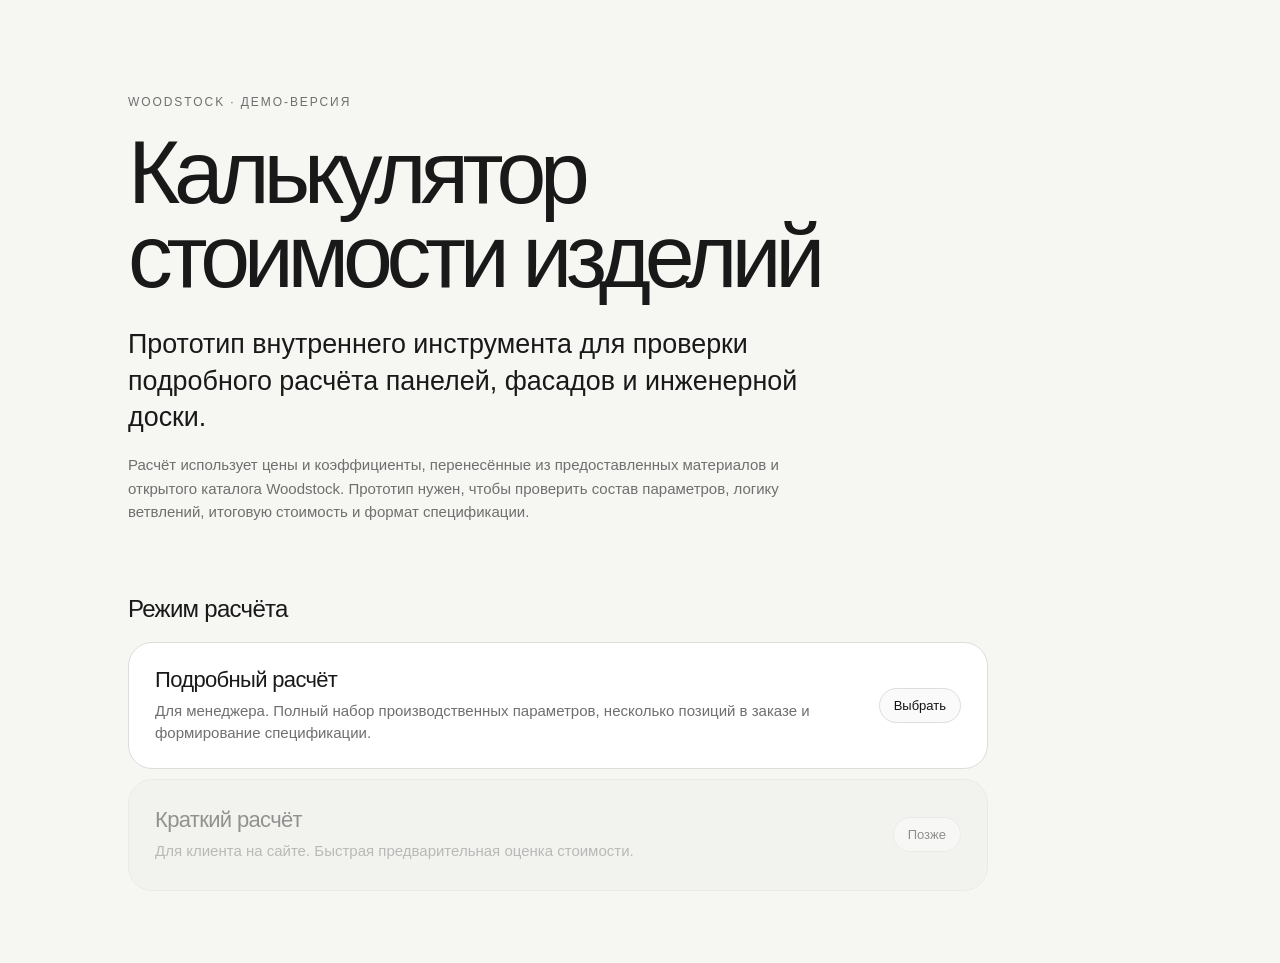
==== index.html @ cfa59ae8 "Initial prototype" ====
<!DOCTYPE html>
<html lang="ru">
<head>
  <meta charset="UTF-8" />
  <meta name="viewport" content="width=device-width, initial-scale=1.0" />
  <title>Woodstock — прототип калькулятора</title>
  <link rel="stylesheet" href="css/main.css" />
</head>
<body>
  <main class="start-page">
    <section class="start-hero">
      <p class="kicker">WOODSTOCK · Демо-версия</p>

      <h1>Калькулятор стоимости изделий</h1>

      <p class="lead">
        Прототип внутреннего инструмента для проверки подробного расчёта
        панелей, фасадов и инженерной доски.
      </p>

      <p class="note">
        Расчёт использует цены и коэффициенты, перенесённые из предоставленных материалов и открытого каталога Woodstock. Прототип нужен,
        чтобы проверить состав параметров, логику ветвлений, итоговую стоимость и формат
        спецификации.
      </p>
    </section>

    <section class="mode-section" aria-labelledby="modeTitle">
      <h2 id="modeTitle">Режим расчёта</h2>

      <div class="mode-list">
        <a class="mode-card mode-card--active" href="pages/product-type.html">
          <span class="mode-card__body">
            <span class="mode-card__title">Подробный расчёт</span>
            <span class="mode-card__text">
              Для менеджера. Полный набор производственных параметров,
              несколько позиций в заказе и формирование спецификации.
            </span>
          </span>

          <span class="mode-card__action">Выбрать</span>
        </a>

        <div class="mode-card mode-card--disabled">
          <span class="mode-card__body">
            <span class="mode-card__title">Краткий расчёт</span>
            <span class="mode-card__text">
              Для клиента на сайте. Быстрая предварительная оценка стоимости.
            </span>
          </span>

          <span class="mode-card__action">Позже</span>
        </div>
      </div>
    </section>
  </main>

  <script src="js/app.js"></script>
</body>
</html>
---- css/main.css ----
* {
  box-sizing: border-box;
}

:root {
  --bg: #f6f6f3;
  --white: #ffffff;
  --black: #111111;
  --text: #191919;
  --muted: #6f6f6f;
  --line: #dddddd;
  --line-dark: #bdbdbd;
  --soft: #efefec;
  --warning-bg: #f7f1e8;
  --warning-line: #ddc8a8;
  --ok-bg: #f1f6ef;
  --ok-line: #c9d8c0;
}

html {
  font-size: 16px;
}

body {
  margin: 0;
  font-family: Arial, Helvetica, sans-serif;
  color: var(--text);
  background: var(--bg);
}

a {
  color: inherit;
  text-decoration: none;
}

button,
input,
select,
textarea {
  font: inherit;
}

button {
  border: 0;
}

/* Base pages */

.start-page {
  min-height: 100vh;
  max-width: 1080px;
  margin: 0 auto;
  padding: 96px 28px 72px;
  display: grid;
  align-content: center;
  gap: 72px;
}

.start-hero {
  max-width: 820px;
}

.kicker {
  margin: 0 0 22px;
  font-size: 12px;
  line-height: 1;
  letter-spacing: 0.16em;
  text-transform: uppercase;
  color: var(--muted);
}

h1,
h2,
p {
  margin-top: 0;
}

h1 {
  max-width: 840px;
  margin-bottom: 28px;
  font-size: clamp(54px, 7vw, 92px);
  line-height: 0.94;
  font-weight: 500;
  letter-spacing: -0.07em;
}

.lead {
  max-width: 720px;
  margin-bottom: 18px;
  font-size: clamp(22px, 2.1vw, 28px);
  line-height: 1.35;
  color: var(--text);
}

.note {
  max-width: 660px;
  margin-bottom: 0;
  font-size: 15px;
  line-height: 1.55;
  color: var(--muted);
}

/* Start screen */

.mode-section {
  max-width: 860px;
}

.mode-section h2 {
  margin-bottom: 18px;
  font-size: 24px;
  line-height: 1.2;
  font-weight: 500;
  letter-spacing: -0.03em;
}

.mode-list {
  display: grid;
  gap: 10px;
}

.mode-card {
  min-height: 112px;
  padding: 24px 26px;
  display: grid;
  grid-template-columns: 1fr auto;
  gap: 24px;
  align-items: center;
  background: var(--white);
  border: 1px solid var(--line);
  border-radius: 24px;
}

.mode-card--active {
  cursor: pointer;
  transition:
    transform 0.16s ease,
    border-color 0.16s ease,
    background-color 0.16s ease;
}

.mode-card--active:hover {
  transform: translateY(-1px);
  border-color: var(--black);
  background: #fbfbfb;
}

.mode-card--disabled {
  opacity: 0.45;
  background: var(--soft);
}

.mode-card__body {
  display: grid;
  gap: 8px;
}

.mode-card__title {
  font-size: 22px;
  line-height: 1.15;
  font-weight: 500;
  letter-spacing: -0.03em;
}

.mode-card__text {
  max-width: 680px;
  font-size: 15px;
  line-height: 1.45;
  color: var(--muted);
}

.mode-card__action {
  padding: 9px 14px;
  font-size: 13px;
  color: var(--black);
  border: 1px solid var(--line);
  border-radius: 999px;
  background: #fafafa;
  white-space: nowrap;
}

/* Product type screen */

.product-page {
  gap: 56px;
}

.product-section {
  margin-top: 0;
}

.product-list {
  display: grid;
  gap: 10px;
}

.product-card {
  min-height: 118px;
  padding: 24px 26px;
  display: grid;
  grid-template-columns: 48px 1fr auto;
  gap: 24px;
  align-items: center;
  background: var(--white);
  border: 1px solid var(--line);
  border-radius: 24px;
  cursor: pointer;
  transition:
    transform 0.16s ease,
    border-color 0.16s ease,
    background-color 0.16s ease;
}

.product-card:hover {
  transform: translateY(-1px);
  border-color: var(--black);
  background: #fbfbfb;
}

.product-card__number {
  font-size: 13px;
  color: var(--muted);
  letter-spacing: 0.08em;
}

.product-card__body {
  display: grid;
  gap: 8px;
}

.product-card__title {
  font-size: 22px;
  line-height: 1.15;
  font-weight: 500;
  letter-spacing: -0.03em;
}

.product-card__text {
  max-width: 680px;
  font-size: 15px;
  line-height: 1.45;
  color: var(--muted);
}

.product-card__action {
  padding: 9px 14px;
  font-size: 13px;
  color: var(--black);
  border: 1px solid var(--line);
  border-radius: 999px;
  background: #fafafa;
  white-space: nowrap;
}

.page-nav {
  max-width: 860px;
  padding-top: 18px;
  border-top: 1px solid var(--line);
}

.page-nav a {
  font-size: 14px;
  color: var(--muted);
  border-bottom: 1px solid currentColor;
}

.page-nav a:hover {
  color: var(--black);
}

/* Calculation screen */

.calc-page {
  max-width: 1280px;
  padding-top: 72px;
  gap: 48px;
  align-content: start;
}

.calc-head {
  display: flex;
  justify-content: space-between;
  align-items: flex-start;
  gap: 32px;
}

.calc-head h1 {
  max-width: 780px;
  margin-bottom: 24px;
}

.back-link {
  flex: 0 0 auto;
  margin-top: 8px;
  font-size: 14px;
  color: var(--muted);
  border-bottom: 1px solid currentColor;
}

.back-link:hover {
  color: var(--black);
}

.calc-layout {
  display: grid;
  grid-template-columns: minmax(0, 1fr) 390px;
  gap: 28px;
  align-items: start;
}

.calc-form {
  display: grid;
  gap: 14px;
}

.form-block {
  min-width: 0;
  padding: 26px;
  background: var(--white);
  border: 1px solid var(--line);
  border-radius: 24px;
}

.form-block h2 {
  margin-bottom: 22px;
  font-size: 22px;
  line-height: 1.2;
  font-weight: 500;
  letter-spacing: -0.03em;
}

.field {
  min-width: 0;
  margin-bottom: 20px;
  display: grid;
  gap: 8px;
}

.field:last-child {
  margin-bottom: 0;
}

.field__label {
  display: block;
  font-size: 14px;
  line-height: 1.25;
  color: var(--text);
}

.field__note {
  max-width: 680px;
  font-size: 13px;
  line-height: 1.45;
  color: var(--muted);
}

input,
select,
textarea {
  width: 100%;
  min-width: 0;
  max-width: 100%;
  min-height: 48px;
  padding: 12px 14px;
  font-family: Arial, Helvetica, sans-serif;
  font-size: 15px;
  color: var(--text);
  background: #fbfbfb;
  border: 1px solid var(--line);
  border-radius: 14px;
  outline: none;
}

textarea {
  resize: vertical;
  line-height: 1.45;
}

input:focus,
select:focus,
textarea:focus {
  border-color: var(--black);
  background: var(--white);
}

input:disabled,
select:disabled {
  color: var(--muted);
  background: var(--soft);
  cursor: not-allowed;
}

/* Generic form grids */

.field-grid {
  display: grid;
  grid-template-columns: repeat(3, minmax(0, 1fr));
  gap: 14px;
  align-items: start;
}

.field-grid > .field {
  min-width: 0;
}

/* Old single-size grid support */

.field-grid--size {
  grid-template-columns:
    minmax(0, 1fr)
    minmax(0, 1fr)
    minmax(140px, 180px);
}

.field-grid--size .field:last-child {
  max-width: 180px;
}

/* Multi-size rows */

.standard-size-list {
  margin: 0 0 28px;
  padding: 18px;
  background: var(--soft);
  border: 1px solid var(--line);
  border-radius: 18px;
}

.standard-size-list .field__label {
  display: block;
  margin-bottom: 10px;
  font-size: 16px;
  line-height: 1.25;
  font-weight: 500;
  color: var(--text);
}

.standard-size-list .field__note {
  margin: 0;
  max-width: 820px;
  font-size: 14px;
  line-height: 1.5;
  color: var(--muted);
}

.standard-size-values {
  margin-top: 14px;
  display: grid;
  grid-template-columns: repeat(3, minmax(0, 1fr));
  gap: 8px;
}

.standard-size-values span {
  padding: 9px 10px;
  display: block;
  min-width: 0;
  font-size: 13px;
  line-height: 1.25;
  font-weight: 400;
  color: var(--text);
  background: var(--white);
  border: 1px solid var(--line);
  border-radius: 12px;
  text-align: left;
  white-space: nowrap;
}

.standard-size-values span:not(:last-child)::after {
  display: none;
}

.size-rows-head {
  margin: 0 0 16px;
  display: grid;
  gap: 5px;
}

.size-rows-head span {
  font-size: 16px;
  line-height: 1.25;
  font-weight: 500;
  color: var(--text);
}

.size-rows-head small {
  font-size: 13px;
  line-height: 1.45;
  color: var(--muted);
}

.size-rows {
  display: grid;
  gap: 12px;
}

.size-row {
  padding: 16px;
  background: #fbfbfb;
  border: 1px solid var(--line);
  border-radius: 18px;
}

.field-grid--size-row {
  display: grid;
  grid-template-columns:
    minmax(0, 1fr)
    minmax(0, 1fr)
    minmax(130px, 170px)
    92px;
  gap: 12px;
  align-items: start;
}

.field-grid--size-row .field {
  margin-bottom: 0;
}

.size-row__actions {
  min-width: 0;
  padding-top: 26px;
  display: flex;
  align-items: flex-start;
}

.size-row__remove {
  width: 100%;
  min-height: 48px;
  padding: 10px 12px;
  font-size: 13px;
  line-height: 1.2;
  color: var(--muted);
  background: var(--white);
  border: 1px solid var(--line);
  border-radius: 12px;
  cursor: pointer;
}

.size-row__remove:hover {
  color: var(--text);
  border-color: var(--black);
}

.size-row__remove:disabled {
  opacity: 0.45;
  cursor: default;
  color: var(--muted);
  background: var(--soft);
  border-color: var(--line);
}

.add-size-row-button {
  width: fit-content;
  min-height: 44px;
  margin-top: 16px;
  padding: 10px 16px;
  font-size: 14px;
  line-height: 1.2;
  border-radius: 12px;
}

.size-note {
  margin: 12px 0 0;
  max-width: 760px;
}

/* Conditional blocks */

.conditional-block {
  display: grid;
  gap: 20px;
}

.is-hidden {
  display: none !important;
}

.field-warning {
  margin: 4px 0 0;
  padding: 12px 14px;
  font-size: 13px;
  line-height: 1.45;
  color: var(--black);
  background: #f1f1ee;
  border: 1px solid var(--line-dark);
  border-radius: 14px;
}

/* Status */

.field-status {
  margin-top: 12px;
  padding: 13px 14px;
  font-size: 14px;
  line-height: 1.45;
  border-radius: 14px;
  border: 1px solid var(--line);
}

.field-status--ok {
  color: var(--text);
  background: var(--ok-bg);
  border-color: var(--ok-line);
}

.field-status--warning {
  color: var(--text);
  background: var(--warning-bg);
  border-color: var(--warning-line);
}

/* Specification panel */

.spec-panel {
  position: sticky;
  top: 24px;
}

.spec-panel__inner {
  padding: 26px;
  background: var(--white);
  color: var(--text);
  border: 1px solid var(--line);
  border-radius: 28px;
}

.spec-panel .kicker {
  color: var(--muted);
}

.spec-title {
  margin: 0 0 24px;
  font-size: 28px;
  line-height: 1.1;
  font-weight: 500;
  letter-spacing: -0.04em;
}

.empty-spec {
  min-height: 180px;
  padding: 22px;
  display: grid;
  place-items: center;
  text-align: center;
  font-size: 15px;
  line-height: 1.45;
  color: var(--muted);
  background: var(--soft);
  border: 1px solid var(--line);
  border-radius: 18px;
}

.spec-content {
  display: block;
}

.spec-list {
  margin: 0;
  display: grid;
  gap: 0;
}

.spec-list div {
  padding: 13px 0;
  display: grid;
  grid-template-columns: 1fr 1.2fr;
  gap: 16px;
  border-bottom: 1px solid var(--line);
}

.spec-list dt {
  font-size: 13px;
  color: var(--muted);
}

.spec-list dd {
  margin: 0;
  font-size: 13px;
  line-height: 1.4;
  color: var(--text);
  text-align: right;
}

.formula-box {
  margin-top: 22px;
  padding: 16px;
  background: var(--soft);
  border: 1px solid var(--line);
  border-radius: 18px;
}

.formula-box span {
  display: block;
  margin-bottom: 6px;
  font-size: 12px;
  color: var(--muted);
  text-transform: uppercase;
  letter-spacing: 0.12em;
}

.formula-box p {
  margin: 0;
  font-size: 13px;
  line-height: 1.45;
  color: var(--text);
}

.total-box {
  margin-top: 18px;
  padding-top: 22px;
  border-top: 1px solid var(--line);
  display: grid;
  gap: 6px;
}

.total-box span {
  font-size: 13px;
  color: var(--muted);
}

.total-box strong {
  font-size: 34px;
  line-height: 1;
  font-weight: 500;
  letter-spacing: -0.05em;
}

.total-box small {
  font-size: 12px;
  line-height: 1.4;
  color: var(--muted);
}

.spec-note {
  margin: 18px 0 0;
  font-size: 12px;
  line-height: 1.45;
  color: var(--muted);
}

/* Price breakdown */

.breakdown-list {
  margin-top: 18px;
  display: grid;
  gap: 8px;
}

.breakdown-row {
  padding: 10px 0;
  display: flex;
  justify-content: space-between;
  gap: 16px;
  font-size: 13px;
  border-bottom: 1px solid var(--line);
}

.breakdown-row span {
  color: var(--muted);
}

.breakdown-row strong {
  font-weight: 500;
  color: var(--text);
}

/* Buttons */

.next-step-button {
  width: 100%;
  min-height: 48px;
  margin-top: 22px;
  padding: 13px 16px;
  font-size: 14px;
  color: var(--white);
  background: var(--black);
  border: 1px solid var(--black);
  border-radius: 14px;
  cursor: pointer;
}

.next-step-button:hover {
  background: #333333;
}

.next-step-button:disabled {
  cursor: default;
  opacity: 0.6;
}

.next-step-link {
  display: block;
  width: 100%;
  margin-top: 10px;
  padding: 13px 16px;
  text-align: center;
  font-size: 14px;
  color: var(--text);
  background: var(--white);
  border: 1px solid var(--line);
  border-radius: 14px;
}

.next-step-link:hover {
  border-color: var(--black);
}

.table-actions button,
.secondary-button {
  min-height: 34px;
  padding: 8px 10px;
  font-size: 12px;
  color: var(--text);
  background: var(--white);
  border: 1px solid var(--line);
  border-radius: 10px;
  cursor: pointer;
}

.table-actions button:hover,
.secondary-button:hover {
  border-color: var(--black);
}

.secondary-button:disabled {
  opacity: 0.45;
  cursor: default;
}

/* Summary / order check page */

.summary-layout {
  width: 100%;
  display: grid;
  grid-template-columns: minmax(0, 1fr) 360px;
  gap: 28px;
  align-items: start;
}

.summary-main {
  min-width: 0;
  display: grid;
  gap: 14px;
}

.summary-card {
  min-width: 0;
  padding: 26px;
  background: var(--white);
  border: 1px solid var(--line);
  border-radius: 24px;
  overflow: hidden;
}

.summary-card__head {
  margin-bottom: 22px;
  display: flex;
  justify-content: space-between;
  gap: 24px;
  align-items: flex-start;
}

.summary-card__head h2 {
  margin-bottom: 0;
  font-size: 28px;
  line-height: 1.1;
  font-weight: 500;
  letter-spacing: -0.04em;
}

.summary-status {
  flex: 0 0 auto;
  padding: 8px 12px;
  font-size: 13px;
  color: var(--text);
  background: var(--soft);
  border: 1px solid var(--line);
  border-radius: 999px;
  white-space: nowrap;
}

.summary-meta {
  margin: 0;
  display: grid;
  grid-template-columns: repeat(4, minmax(0, 1fr));
  border-top: 1px solid var(--line);
}

.summary-meta div {
  min-width: 0;
  padding: 18px 18px 0 0;
  display: grid;
  gap: 6px;
}

.summary-meta dt {
  font-size: 13px;
  color: var(--muted);
}

.summary-meta dd {
  min-width: 0;
  margin: 0;
  font-size: 18px;
  line-height: 1.2;
  color: var(--text);
  letter-spacing: -0.03em;
  word-break: break-word;
}

.empty-summary {
  min-height: 220px;
  padding: 32px;
  display: grid;
  place-items: center;
  gap: 18px;
  text-align: center;
  background: var(--soft);
  border: 1px solid var(--line);
  border-radius: 18px;
}

.empty-summary[hidden],
.summary-table-wrap[hidden] {
  display: none !important;
}

.empty-summary p {
  margin: 0;
  color: var(--muted);
}

.next-step-button--inline {
  width: auto;
  min-width: 180px;
  display: inline-grid;
  place-items: center;
  text-align: center;
}

.summary-table-wrap {
  width: 100%;
  max-width: 100%;
  overflow-x: auto;
  overflow-y: hidden;
  border: 1px solid var(--line);
  border-radius: 18px;
}

.summary-table {
  width: 100%;
  min-width: 980px;
  border-collapse: collapse;
  background: var(--white);
}

.summary-table th,
.summary-table td {
  padding: 14px 12px;
  vertical-align: top;
  text-align: left;
  font-size: 13px;
  line-height: 1.45;
  border-bottom: 1px solid var(--line);
}

.summary-table th {
  color: var(--muted);
  font-weight: 400;
  background: #fbfbfb;
}

.summary-table th:nth-child(1),
.summary-table td:nth-child(1) {
  width: 44px;
}

.summary-table th:nth-child(2),
.summary-table td:nth-child(2) {
  width: 130px;
}

.summary-table th:nth-child(7),
.summary-table td:nth-child(7) {
  width: 120px;
}

.summary-table th:nth-child(8),
.summary-table td:nth-child(8) {
  width: 116px;
}

.summary-table td strong {
  display: block;
  font-weight: 500;
  color: var(--text);
}

.summary-table td small {
  display: block;
  margin-top: 4px;
  font-size: 12px;
  line-height: 1.35;
  color: var(--muted);
}

.table-actions {
  display: grid;
  gap: 6px;
}

.is-disabled {
  pointer-events: none;
  opacity: 0.45;
}

.summary-layout .spec-panel {
  width: 100%;
  min-width: 0;
  position: sticky;
  top: 24px;
}

.summary-layout .spec-panel__inner {
  width: 100%;
}

/* Summary sidebar buttons */

.summary-layout .spec-panel .next-step-button,
.summary-layout .spec-panel .next-step-link {
  width: 100%;
  max-width: 100%;
  min-height: 52px;
  padding: 14px 18px;
  display: grid;
  place-items: center;
  text-align: center;
  font-size: 15px;
  line-height: 1.2;
  white-space: normal;
  border-radius: 16px;
  box-sizing: border-box;
}

.summary-layout .spec-panel .next-step-button {
  margin-top: 18px;
}

.summary-layout .spec-panel .next-step-link {
  margin-top: 10px;
  color: var(--text);
  background: var(--white);
  border: 1px solid var(--line);
  text-decoration: none;
}

.summary-layout .spec-panel .next-step-link:hover {
  border-color: var(--black);
}

.summary-layout .spec-panel .spec-note {
  margin-bottom: 0;
}

/* Responsive */

@media (max-width: 1180px) {
  .summary-layout {
    grid-template-columns: 1fr;
  }

  .summary-layout .spec-panel {
    position: static;
  }

  .summary-layout .spec-panel .next-step-button,
  .summary-layout .spec-panel .next-step-link {
    max-width: 360px;
  }
}

@media (max-width: 1100px) {
  .field-grid {
    grid-template-columns: 1fr 1fr;
  }

  .field-grid--size {
    grid-template-columns: 1fr 1fr;
  }

  .field-grid--size .field:last-child {
    max-width: none;
  }

  .field-grid--size-row {
    grid-template-columns:
      minmax(0, 1fr)
      minmax(0, 1fr)
      minmax(130px, 170px)
      92px;
  }
}

@media (max-width: 980px) {
  .calc-layout {
    grid-template-columns: 1fr;
  }

  .spec-panel {
    position: static;
  }

  .field-grid--size-row {
    grid-template-columns:
      minmax(0, 1fr)
      minmax(0, 1fr)
      minmax(130px, 170px)
      92px;
  }

  .standard-size-values {
    grid-template-columns: 1fr 1fr;
  }
}

@media (max-width: 760px) {
  .start-page {
    min-height: auto;
    padding: 56px 20px 48px;
    align-content: start;
    gap: 48px;
  }

  h1 {
    font-size: 48px;
  }

  .lead {
    font-size: 19px;
  }

  .mode-card,
  .product-card {
    grid-template-columns: 1fr;
    gap: 16px;
    padding: 22px;
  }

  .mode-card__action,
  .product-card__action {
    width: fit-content;
  }

  .calc-page {
    padding-top: 56px;
  }

  .calc-head {
    flex-direction: column;
  }

  .field-grid,
  .field-grid--size,
  .field-grid--size-row {
    grid-template-columns: 1fr;
  }

  .spec-list div {
    grid-template-columns: 1fr;
  }

  .spec-list dd {
    text-align: left;
  }

  .total-box strong {
    font-size: 30px;
  }

  .standard-size-list {
    padding: 16px;
    border-radius: 18px;
  }

  .standard-size-values {
    grid-template-columns: 1fr;
  }

  .standard-size-values span {
    white-space: normal;
  }

  .size-row__actions {
    padding-top: 0;
  }

  .size-row__remove,
  .add-size-row-button {
    width: 100%;
  }

  .summary-card__head {
    display: grid;
  }

  .summary-meta {
    grid-template-columns: 1fr;
  }

  .summary-table {
    min-width: 920px;
  }

  .summary-layout .spec-panel .next-step-button,
  .summary-layout .spec-panel .next-step-link {
    max-width: none;
  }
}

/* Order options page */

.option-info-box {
  margin-bottom: 22px;
  padding: 18px;
  background: var(--soft);
  border: 1px solid var(--line);
  border-radius: 18px;
}

.option-info-box p {
  max-width: 820px;
  margin: 0;
  font-size: 14px;
  line-height: 1.5;
  color: var(--muted);
}

.option-info-box--warning {
  background: var(--warning-bg);
  border-color: var(--warning-line);
}

.tariff-grid {
  margin-top: 14px;
  display: grid;
  grid-template-columns: repeat(4, minmax(0, 1fr));
  gap: 8px;
}

.tariff-grid span {
  padding: 9px 10px;
  font-size: 13px;
  line-height: 1.25;
  color: var(--text);
  background: var(--white);
  border: 1px solid var(--line);
  border-radius: 12px;
}

.option-row {
  padding: 18px;
  display: grid;
  grid-template-columns: minmax(0, 1fr) 240px;
  gap: 18px;
  align-items: center;
  background: #fbfbfb;
  border: 1px solid var(--line);
  border-radius: 18px;
}

.option-row strong {
  display: block;
  margin-bottom: 5px;
  font-size: 16px;
  line-height: 1.25;
  font-weight: 500;
  color: var(--text);
}

.option-row span {
  display: block;
  font-size: 13px;
  line-height: 1.45;
  color: var(--muted);
}

.option-row select {
  margin: 0;
}

.option-result {
  margin-top: 14px;
  display: grid;
  grid-template-columns: repeat(4, minmax(0, 1fr));
  border: 1px solid var(--line);
  border-radius: 18px;
  overflow: hidden;
}

.option-result div {
  min-width: 0;
  padding: 16px;
  display: grid;
  gap: 6px;
  background: var(--white);
  border-right: 1px solid var(--line);
}

.option-result div:last-child {
  border-right: 0;
}

.option-result span {
  font-size: 13px;
  line-height: 1.3;
  color: var(--muted);
}

.option-result strong {
  font-size: 17px;
  line-height: 1.2;
  font-weight: 500;
  color: var(--text);
}

.option-note {
  margin: 12px 0 0;
  max-width: 820px;
  font-size: 13px;
  line-height: 1.45;
  color: var(--muted);
}

.service-list {
  display: grid;
  gap: 10px;
}

.service-card {
  padding: 16px;
  display: grid;
  grid-template-columns: 22px minmax(0, 1fr);
  gap: 12px;
  align-items: flex-start;
  background: #fbfbfb;
  border: 1px solid var(--line);
  border-radius: 18px;
  cursor: pointer;
}

.service-card:hover {
  border-color: var(--black);
}

.service-card input {
  width: 18px;
  height: 18px;
  min-height: 18px;
  margin: 2px 0 0;
  padding: 0;
  accent-color: var(--black);
}

.service-card strong {
  display: block;
  margin-bottom: 4px;
  font-size: 15px;
  line-height: 1.25;
  font-weight: 500;
  color: var(--text);
}

.service-card span {
  display: block;
  font-size: 13px;
  line-height: 1.45;
  color: var(--muted);
}

.option-comment {
  margin-top: 18px;
}

.option-summary-list {
  margin-top: 22px;
  display: grid;
  border-top: 1px solid var(--line);
}

.option-summary-list div {
  padding: 13px 0;
  display: flex;
  justify-content: space-between;
  gap: 14px;
  border-bottom: 1px solid var(--line);
}

.option-summary-list span {
  font-size: 13px;
  line-height: 1.35;
  color: var(--muted);
}

.option-summary-list strong {
  font-size: 13px;
  line-height: 1.35;
  font-weight: 500;
  color: var(--text);
  text-align: right;
}

@media (max-width: 980px) {
  .tariff-grid {
    grid-template-columns: 1fr 1fr;
  }

  .option-row {
    grid-template-columns: 1fr;
  }

  .option-result {
    grid-template-columns: 1fr 1fr;
  }

  .option-result div:nth-child(2) {
    border-right: 0;
  }

  .option-result div:nth-child(1),
  .option-result div:nth-child(2) {
    border-bottom: 1px solid var(--line);
  }
}

@media (max-width: 760px) {
  .tariff-grid {
    grid-template-columns: 1fr;
  }

  .option-result {
    grid-template-columns: 1fr;
  }

  .option-result div {
    border-right: 0;
    border-bottom: 1px solid var(--line);
  }

  .option-result div:last-child {
    border-bottom: 0;
  }
}

/* Order details page */

.file-upload-box {
  margin-bottom: 20px;
}

.uploaded-files {
  margin-top: 10px;
  padding: 14px;
  display: flex;
  flex-wrap: wrap;
  gap: 8px;
  min-height: 48px;
  align-items: center;
  font-size: 13px;
  line-height: 1.4;
  color: var(--muted);
  background: var(--soft);
  border: 1px solid var(--line);
  border-radius: 14px;
}

.uploaded-files span {
  padding: 7px 10px;
  color: var(--text);
  background: var(--white);
  border: 1px solid var(--line);
  border-radius: 999px;
}

/* Final specification page */

.final-page {
  max-width: 1280px;
}

.final-page__head {
  margin-bottom: 0;
}

.final-actions {
  margin-top: -22px;
  display: flex;
  flex-wrap: wrap;
  gap: 10px;
}

.final-actions .secondary-button {
  min-height: 42px;
  padding: 10px 16px;
  font-size: 14px;
  border-radius: 12px;
}

.final-document {
  display: grid;
  gap: 14px;
}

.final-card {
  min-width: 0;
  padding: 26px;
  background: var(--white);
  border: 1px solid var(--line);
  border-radius: 24px;
}

.final-card--header {
  display: flex;
  justify-content: space-between;
  gap: 24px;
  align-items: flex-start;
}

.final-card--header h2 {
  margin: 0;
  font-size: 34px;
  line-height: 1.1;
  font-weight: 500;
  letter-spacing: -0.04em;
}

.final-status {
  flex: 0 0 auto;
  padding: 8px 12px;
  font-size: 13px;
  color: var(--text);
  background: var(--soft);
  border: 1px solid var(--line);
  border-radius: 999px;
  white-space: nowrap;
}

.final-grid {
  display: grid;
  grid-template-columns: repeat(3, minmax(0, 1fr));
  gap: 14px;
}

.final-grid--two {
  grid-template-columns: repeat(2, minmax(0, 1fr));
}

.final-card__head {
  margin-bottom: 20px;
}

.final-card__head h2 {
  margin: 0;
  font-size: 26px;
  line-height: 1.15;
  font-weight: 500;
  letter-spacing: -0.035em;
}

.final-list {
  margin: 0;
  display: grid;
  gap: 0;
}

.final-list div {
  padding: 12px 0;
  display: grid;
  grid-template-columns: 0.8fr 1.2fr;
  gap: 16px;
  border-bottom: 1px solid var(--line);
}

.final-list div:last-child {
  border-bottom: 0;
}

.final-list dt {
  font-size: 13px;
  line-height: 1.4;
  color: var(--muted);
}

.final-list dd {
  margin: 0;
  font-size: 13px;
  line-height: 1.45;
  color: var(--text);
  text-align: right;
  word-break: break-word;
}

.final-table-wrap {
  width: 100%;
  overflow-x: auto;
  border: 1px solid var(--line);
  border-radius: 18px;
}

.final-table {
  width: 100%;
  min-width: 1040px;
  border-collapse: collapse;
  background: var(--white);
}

.final-table th,
.final-table td {
  padding: 14px 12px;
  vertical-align: top;
  text-align: left;
  font-size: 13px;
  line-height: 1.45;
  border-bottom: 1px solid var(--line);
}

.final-table th {
  color: var(--muted);
  font-weight: 400;
  background: #fbfbfb;
}

.final-table th:nth-child(1),
.final-table td:nth-child(1) {
  width: 44px;
}

.final-table th:nth-child(2),
.final-table td:nth-child(2) {
  width: 140px;
}

.final-table th:nth-child(7),
.final-table td:nth-child(7) {
  width: 130px;
}

.final-table tr:last-child td {
  border-bottom: 0;
}

.final-table td strong {
  display: block;
  font-weight: 500;
  color: var(--text);
}

.final-table td small {
  display: block;
  margin-top: 4px;
  font-size: 12px;
  color: var(--muted);
}

.final-services {
  display: grid;
  gap: 8px;
  font-size: 13px;
  line-height: 1.45;
  color: var(--muted);
}

.final-service-row {
  padding: 12px;
  display: grid;
  grid-template-columns: minmax(0, 1fr) auto;
  gap: 6px 14px;
  background: #fbfbfb;
  border: 1px solid var(--line);
  border-radius: 14px;
}

.final-service-row span {
  color: var(--text);
}

.final-service-row strong {
  font-weight: 500;
  color: var(--text);
}

.final-service-row small {
  grid-column: 1 / -1;
  font-size: 12px;
  color: var(--muted);
}

.final-note {
  margin: 16px 0 0;
  font-size: 12px;
  line-height: 1.45;
  color: var(--muted);
}

.final-card--total {
  background: #fbfbfb;
}

.final-total-list {
  margin: 0;
  display: grid;
  gap: 0;
}

.final-total-list div {
  padding: 13px 0;
  display: flex;
  justify-content: space-between;
  gap: 16px;
  border-bottom: 1px solid var(--line);
}

.final-total-list div:last-child {
  border-bottom: 0;
}

.final-total-list dt {
  font-size: 13px;
  line-height: 1.4;
  color: var(--muted);
}

.final-total-list dd {
  margin: 0;
  font-size: 15px;
  line-height: 1.35;
  font-weight: 500;
  color: var(--text);
  text-align: right;
}

.final-total-list div:nth-last-child(2) dd {
  font-size: 26px;
  line-height: 1;
  letter-spacing: -0.04em;
}

.final-card--notice {
  background: var(--soft);
}

.final-card--notice p {
  max-width: 960px;
  margin: 0;
  font-size: 13px;
  line-height: 1.55;
  color: var(--muted);
}

@media (max-width: 980px) {
  .final-grid,
  .final-grid--two {
    grid-template-columns: 1fr;
  }

  .final-card--header {
    display: grid;
  }
}

@media print {
  @page {
    size: A4 landscape;
    margin: 8mm;
  }

  html,
  body {
    width: auto;
    min-width: 0;
    background: var(--white);
  }

  body {
    font-size: 11px;
    -webkit-print-color-adjust: exact;
    print-color-adjust: exact;
  }

  .no-print,
  .back-link,
  .final-actions {
    display: none !important;
  }

  .start-page,
  .calc-page,
  .final-page {
    max-width: none;
    min-height: auto;
    width: 100%;
    padding: 0;
    gap: 10px;
    display: block;
  }

  .calc-head,
  .final-page__head {
    margin-bottom: 10px;
  }

  .calc-head h1,
  .final-page__head h1 {
    margin-bottom: 6px;
    font-size: 28px;
    line-height: 1.1;
    letter-spacing: -0.04em;
  }

  .calc-head .lead,
  .final-page__head .lead {
    max-width: none;
    margin-bottom: 0;
    font-size: 12px;
    line-height: 1.35;
  }

  .kicker {
    margin-bottom: 8px;
    font-size: 9px;
  }

  .final-document {
    display: block;
  }

  .final-grid,
  .final-grid--two {
    display: grid;
    grid-template-columns: repeat(3, minmax(0, 1fr));
    gap: 8px;
    margin-bottom: 8px;
  }

  .final-grid--two {
    grid-template-columns: 1fr 1fr;
  }

  .final-card {
    margin-bottom: 8px;
    padding: 10px;
    break-inside: auto;
    page-break-inside: auto;
    border-radius: 0;
    border-color: #cccccc;
    box-shadow: none;
  }

  .final-card--header {
    display: flex;
    margin-bottom: 8px;
  }

  .final-card__head,
  .summary-card__head {
    margin-bottom: 8px;
  }

  .final-card__head h2,
  .summary-card__head h2 {
    font-size: 18px;
    line-height: 1.15;
  }

  .final-list div,
  .final-total-list div {
    padding: 6px 0;
  }

  .final-list dt,
  .final-list dd,
  .final-total-list dt,
  .final-total-list dd,
  .final-note,
  .final-card--notice p {
    font-size: 10px;
    line-height: 1.35;
  }

  .final-table-wrap {
    width: 100%;
    max-width: 100%;
    overflow: visible !important;
    border: 0;
    border-radius: 0;
  }

  .final-table {
    width: 100% !important;
    min-width: 0 !important;
    table-layout: fixed;
    border-collapse: collapse;
  }

  .final-table th,
  .final-table td {
    padding: 5px 4px;
    font-size: 8px;
    line-height: 1.25;
    vertical-align: top;
    white-space: normal;
    word-break: normal;
    overflow-wrap: anywhere;
    hyphens: auto;
  }

  .final-table th {
    font-size: 7px;
    line-height: 1.2;
  }

  .final-table td strong,
  .final-table td small {
    font-size: inherit;
    line-height: inherit;
  }

  .final-table tr {
    break-inside: avoid;
    page-break-inside: avoid;
  }

  .final-table th:nth-child(1),
  .final-table td:nth-child(1) {
    width: 3%;
  }

  .final-table th:nth-child(2),
  .final-table td:nth-child(2) {
    width: 10%;
  }

  .final-table th:nth-child(3),
  .final-table td:nth-child(3) {
    width: 12%;
  }

  .final-table th:nth-child(4),
  .final-table td:nth-child(4) {
    width: 14%;
  }

  .final-table th:nth-child(5),
  .final-table td:nth-child(5) {
    width: 16%;
  }

  .final-table th:nth-child(6),
  .final-table td:nth-child(6) {
    width: 15%;
  }

  .final-table th:nth-child(7),
  .final-table td:nth-child(7) {
    width: 6%;
  }

  .final-table th:nth-child(8),
  .final-table td:nth-child(8) {
    width: 6%;
  }

  .final-table th:nth-child(9),
  .final-table td:nth-child(9) {
    width: 7%;
  }

  .final-table th:nth-child(10),
  .final-table td:nth-child(10) {
    width: 6%;
  }

  .final-table th:nth-child(11),
  .final-table td:nth-child(11) {
    width: 5%;
  }

  .total-box {
    margin-top: 10px;
    padding-top: 10px;
  }

  .total-box strong {
    font-size: 22px;
  }
}
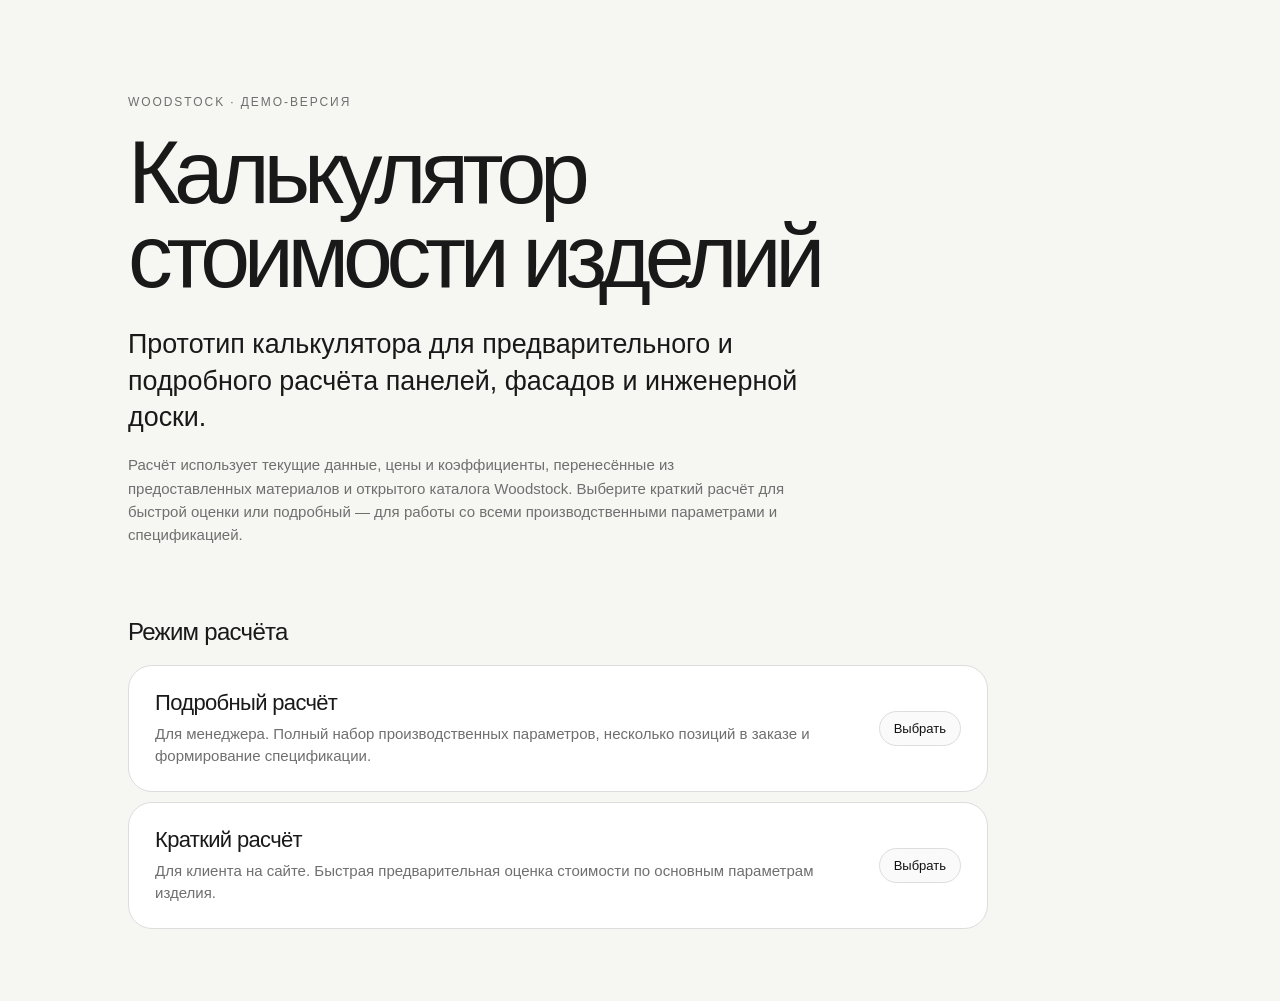
==== commit 00d516e0: "Update prototype" ====
--- a/index.html
+++ b/index.html
@@ -3,54 +3,88 @@
 <head>
   <meta charset="UTF-8" />
   <meta name="viewport" content="width=device-width, initial-scale=1.0" />
+
   <title>Woodstock — прототип калькулятора</title>
+
   <link rel="stylesheet" href="css/main.css" />
 </head>
+
 <body>
   <main class="start-page">
     <section class="start-hero">
-      <p class="kicker">WOODSTOCK · Демо-версия</p>
+      <p class="kicker">
+        WOODSTOCK · Демо-версия
+      </p>
 
-      <h1>Калькулятор стоимости изделий</h1>
+      <h1>
+        Калькулятор стоимости изделий
+      </h1>
 
       <p class="lead">
-        Прототип внутреннего инструмента для проверки подробного расчёта
+        Прототип калькулятора для предварительного и подробного расчёта
         панелей, фасадов и инженерной доски.
       </p>
 
       <p class="note">
-        Расчёт использует цены и коэффициенты, перенесённые из предоставленных материалов и открытого каталога Woodstock. Прототип нужен,
-        чтобы проверить состав параметров, логику ветвлений, итоговую стоимость и формат
-        спецификации.
+        Расчёт использует текущие данные, цены и коэффициенты, перенесённые
+        из предоставленных материалов и открытого каталога Woodstock.
+        Выберите краткий расчёт для быстрой оценки или подробный — для работы
+        со всеми производственными параметрами и спецификацией.
       </p>
     </section>
 
-    <section class="mode-section" aria-labelledby="modeTitle">
-      <h2 id="modeTitle">Режим расчёта</h2>
+    <section
+      class="mode-section"
+      aria-labelledby="modeTitle"
+    >
+      <h2 id="modeTitle">
+        Режим расчёта
+      </h2>
 
       <div class="mode-list">
-        <a class="mode-card mode-card--active" href="pages/product-type.html">
+        <!-- Подробный расчёт -->
+        <a
+          class="mode-card mode-card--active"
+          href="pages/product-type.html"
+          data-mode="detailed"
+        >
           <span class="mode-card__body">
-            <span class="mode-card__title">Подробный расчёт</span>
+            <span class="mode-card__title">
+              Подробный расчёт
+            </span>
+
             <span class="mode-card__text">
               Для менеджера. Полный набор производственных параметров,
               несколько позиций в заказе и формирование спецификации.
             </span>
           </span>
 
-          <span class="mode-card__action">Выбрать</span>
+          <span class="mode-card__action">
+            Выбрать
+          </span>
         </a>
 
-        <div class="mode-card mode-card--disabled">
+        <!-- Краткий расчёт -->
+        <a
+          class="mode-card mode-card--active"
+          href="pages/quick-product-type.html"
+          data-mode="quick"
+        >
           <span class="mode-card__body">
-            <span class="mode-card__title">Краткий расчёт</span>
+            <span class="mode-card__title">
+              Краткий расчёт
+            </span>
+
             <span class="mode-card__text">
-              Для клиента на сайте. Быстрая предварительная оценка стоимости.
+              Для клиента на сайте. Быстрая предварительная оценка стоимости
+              по основным параметрам изделия.
             </span>
           </span>
 
-          <span class="mode-card__action">Позже</span>
-        </div>
+          <span class="mode-card__action">
+            Выбрать
+          </span>
+        </a>
       </div>
     </section>
   </main>
--- a/css/main.css
+++ b/css/main.css
@@ -469,6 +469,30 @@
   display: none;
 }
 
+.standard-size-values [data-standard-size] {
+  cursor: pointer;
+  transition:
+    border-color 0.16s ease,
+    background-color 0.16s ease,
+    transform 0.16s ease;
+}
+
+.standard-size-values [data-standard-size]:hover {
+  border-color: var(--black);
+  background: #fbfbfb;
+  transform: translateY(-1px);
+}
+
+.standard-size-values [data-standard-size]:focus-visible {
+  outline: 2px solid var(--black);
+  outline-offset: 2px;
+  border-color: var(--black);
+}
+
+.standard-size-values [data-standard-size]:active {
+  transform: translateY(0);
+}
+
 .size-rows-head {
   margin: 0 0 16px;
   display: grid;
@@ -1268,6 +1292,10 @@
   border-radius: 18px;
 }
 
+.option-row + .option-row {
+  margin-top: 12px;
+}
+
 .option-row strong {
   display: block;
   margin-bottom: 5px;
@@ -1451,20 +1479,66 @@
   }
 }
 
-/* Order details page */
+/* ========================================
+   Единая загрузка и отображение файлов
+   Панели, фасады, доска и краткий расчёт
+======================================== */
 
 .file-upload-box {
   margin-bottom: 20px;
 }
 
-.uploaded-files {
+input[type="file"] {
+  min-height: 48px;
+  padding: 7px 10px;
+  overflow: hidden;
+  color: var(--text);
+  background: #fbfbfb;
+  border: 1px solid var(--line);
+  border-radius: 14px;
+  cursor: pointer;
+}
+
+input[type="file"]:hover {
+  border-color: var(--line-dark);
+}
+
+input[type="file"]:focus {
+  border-color: var(--black);
+  background: var(--white);
+}
+
+input[type="file"]::file-selector-button {
+  min-height: 32px;
+  margin: 0 10px 0 0;
+  padding: 6px 11px;
+  font-family: Arial, Helvetica, sans-serif;
+  font-size: 13px;
+  line-height: 1.2;
+  color: var(--text);
+  background: var(--white);
+  border: 1px solid var(--line-dark);
+  border-radius: 8px;
+  cursor: pointer;
+  transition:
+    border-color 0.16s ease,
+    background-color 0.16s ease;
+}
+
+input[type="file"]::file-selector-button:hover {
+  border-color: var(--black);
+  background: var(--soft);
+}
+
+.uploaded-files,
+.quick-file-list {
+  min-height: 48px;
   margin-top: 10px;
   padding: 14px;
   display: flex;
   flex-wrap: wrap;
+  align-items: center;
   gap: 8px;
-  min-height: 48px;
-  align-items: center;
   font-size: 13px;
   line-height: 1.4;
   color: var(--muted);
@@ -1473,12 +1547,42 @@
   border-radius: 14px;
 }
 
-.uploaded-files span {
+.uploaded-files span,
+.quick-file-list span {
+  max-width: 100%;
   padding: 7px 10px;
+  overflow: hidden;
   color: var(--text);
   background: var(--white);
   border: 1px solid var(--line);
   border-radius: 999px;
+  text-overflow: ellipsis;
+  white-space: nowrap;
+}
+
+@media (max-width: 760px) {
+  input[type="file"] {
+    padding: 7px 8px;
+  }
+
+  input[type="file"]::file-selector-button {
+    margin-right: 7px;
+    padding-right: 9px;
+    padding-left: 9px;
+  }
+
+  .uploaded-files,
+  .quick-file-list {
+    padding: 12px;
+  }
+
+  .uploaded-files span,
+  .quick-file-list span {
+    width: 100%;
+    border-radius: 10px;
+    white-space: normal;
+    overflow-wrap: anywhere;
+  }
 }
 
 /* Final specification page */
@@ -1575,8 +1679,9 @@
 .final-list div {
   padding: 12px 0;
   display: grid;
-  grid-template-columns: 0.8fr 1.2fr;
+  grid-template-columns: minmax(130px, 0.7fr) minmax(0, 1.3fr);
   gap: 16px;
+  align-items: start;
   border-bottom: 1px solid var(--line);
 }
 
@@ -1591,12 +1696,14 @@
 }
 
 .final-list dd {
+  min-width: 0;
   margin: 0;
   font-size: 13px;
   line-height: 1.45;
   color: var(--text);
   text-align: right;
-  word-break: break-word;
+  overflow-wrap: anywhere;
+  word-break: normal;
 }
 
 .final-table-wrap {
@@ -1992,4 +2099,564 @@
   .total-box strong {
     font-size: 22px;
   }
+}
+
+/* Final specification: item files and comments */
+
+#itemFilesList,
+#itemCommentsList {
+  display: grid;
+  gap: 8px;
+  text-align: left;
+}
+
+#itemFilesList .final-service-row,
+#itemCommentsList .final-service-row {
+  padding: 10px 12px;
+  display: block;
+  min-width: 0;
+  background: #fbfbfb;
+  border: 1px solid var(--line);
+  border-radius: 12px;
+  text-align: left;
+}
+
+#itemFilesList .final-service-row span,
+#itemCommentsList .final-service-row span {
+  display: block;
+  min-width: 0;
+  font-size: 13px;
+  line-height: 1.45;
+  color: var(--text);
+  text-align: left;
+  overflow-wrap: anywhere;
+  word-break: normal;
+}
+
+#itemFilesList .final-service-row strong,
+#itemCommentsList .final-service-row strong {
+  display: block;
+  margin-top: 5px;
+  min-width: 0;
+  font-size: 13px;
+  line-height: 1.45;
+  font-weight: 400;
+  color: var(--text);
+  text-align: left;
+  overflow-wrap: anywhere;
+  word-break: normal;
+}
+
+#itemFilesList .final-service-row small {
+  display: block;
+  margin-top: 4px;
+  font-size: 12px;
+  line-height: 1.35;
+  color: var(--muted);
+  text-align: left;
+}
+
+#itemFilesList,
+#filesList,
+#itemCommentsList,
+#orderRequirements,
+#managerComment {
+  max-width: 100%;
+  text-align: left;
+  overflow-wrap: anywhere;
+  word-break: normal;
+}
+
+@media (max-width: 760px) {
+  .final-list div {
+    grid-template-columns: 1fr;
+    gap: 6px;
+  }
+
+  .final-list dd,
+  #itemFilesList,
+  #filesList,
+  #itemCommentsList,
+  #orderRequirements,
+  #managerComment {
+    text-align: left;
+  }
+}
+
+@media print {
+  #itemFilesList .final-service-row,
+  #itemCommentsList .final-service-row {
+    padding: 5px 6px;
+    border-radius: 0;
+    break-inside: avoid;
+    page-break-inside: avoid;
+  }
+
+  #itemFilesList .final-service-row span,
+  #itemFilesList .final-service-row small,
+  #itemCommentsList .final-service-row span,
+  #itemCommentsList .final-service-row strong {
+    font-size: 9px;
+    line-height: 1.3;
+  }
+}
+
+/* Поисковый выпадающий список шпона */
+.searchable-select {
+  position: relative;
+  width: 100%;
+  min-width: 0;
+}
+
+.searchable-select__control {
+  position: relative;
+  width: 100%;
+  min-width: 0;
+}
+
+/* Поле полностью повторяет базовые стили input/select проекта */
+.searchable-select__input {
+  width: 100%;
+  min-width: 0;
+  max-width: 100%;
+  min-height: 48px;
+  padding: 12px 44px 12px 14px;
+  font-family: Arial, Helvetica, sans-serif;
+  font-size: 15px;
+  line-height: normal;
+  color: var(--text);
+  background: #fbfbfb;
+  border: 1px solid var(--line);
+  border-radius: 14px;
+  outline: none;
+}
+
+.searchable-select__input::placeholder {
+  color: var(--text);
+  opacity: 1;
+}
+
+.searchable-select__input:hover {
+  border-color: var(--line-dark);
+}
+
+.searchable-select__input:focus,
+.searchable-select.is-open .searchable-select__input {
+  border-color: var(--black);
+  background: var(--white);
+  box-shadow: none;
+}
+
+.searchable-select__toggle {
+  position: absolute;
+  z-index: 2;
+  top: 0;
+  right: 0;
+  width: 44px;
+  height: 48px;
+  padding: 0;
+  border: 0;
+  border-radius: 0 14px 14px 0;
+  background: transparent;
+  cursor: pointer;
+}
+
+.searchable-select__toggle::before,
+.searchable-select__toggle::after {
+  content: "";
+  position: absolute;
+  top: 23px;
+  width: 7px;
+  height: 1px;
+  background: var(--black);
+  transition: transform 0.15s ease;
+}
+
+.searchable-select__toggle::before {
+  left: 15px;
+  transform: rotate(45deg);
+}
+
+.searchable-select__toggle::after {
+  right: 15px;
+  transform: rotate(-45deg);
+}
+
+.searchable-select.is-open .searchable-select__toggle::before {
+  transform: rotate(-45deg);
+}
+
+.searchable-select.is-open .searchable-select__toggle::after {
+  transform: rotate(45deg);
+}
+
+.searchable-select__dropdown {
+  position: absolute;
+  z-index: 40;
+  top: calc(100% + 6px);
+  left: 0;
+  right: 0;
+  max-height: 320px;
+  overflow-y: auto;
+  padding: 6px;
+  border: 1px solid var(--line);
+  border-radius: 14px;
+  background: var(--white);
+  box-shadow: 0 12px 28px rgba(0, 0, 0, 0.12);
+}
+
+.searchable-select__option {
+  display: grid;
+  grid-template-columns: minmax(0, 1fr) auto;
+  gap: 12px;
+  align-items: center;
+  width: 100%;
+  padding: 10px 12px;
+  border: 0;
+  border-radius: 9px;
+  background: transparent;
+  color: var(--text);
+  text-align: left;
+  cursor: pointer;
+}
+
+.searchable-select__option:hover,
+.searchable-select__option.is-highlighted {
+  background: var(--soft);
+}
+
+.searchable-select__option[aria-selected="true"] {
+  background: #e8e8e4;
+}
+
+.searchable-select__option-name {
+  min-width: 0;
+  overflow: hidden;
+  font-size: 15px;
+  font-weight: 400;
+  line-height: 1.35;
+  text-overflow: ellipsis;
+  white-space: nowrap;
+}
+
+.searchable-select__option-meta {
+  color: var(--muted);
+  font-size: 13px;
+  line-height: 1.35;
+  white-space: nowrap;
+}
+
+.searchable-select__empty,
+.searchable-select__more {
+  padding: 10px 12px;
+  color: var(--muted);
+  font-size: 13px;
+  line-height: 1.4;
+}
+
+.searchable-select__more {
+  margin-top: 4px;
+  border-top: 1px solid var(--line);
+}
+
+.searchable-select__native {
+  position: absolute !important;
+  width: 1px !important;
+  height: 1px !important;
+  min-height: 0 !important;
+  padding: 0 !important;
+  margin: -1px !important;
+  overflow: hidden !important;
+  clip: rect(0, 0, 0, 0) !important;
+  white-space: nowrap !important;
+  border: 0 !important;
+}
+
+@media (max-width: 760px) {
+  .searchable-select__input {
+    min-height: 48px;
+    padding: 12px 44px 12px 14px;
+    font-size: 15px;
+  }
+
+  .searchable-select__toggle {
+    height: 48px;
+  }
+
+  .searchable-select__dropdown {
+    max-height: 280px;
+  }
+
+  .searchable-select__option {
+    grid-template-columns: 1fr;
+    gap: 2px;
+  }
+
+  .searchable-select__option-meta {
+    white-space: normal;
+  }
+}
+
+/* ========================================
+   Краткий расчёт панелей и фасадов
+   Только уникальные элементы
+======================================== */
+
+.quick-panels-facades-page {
+  width: 100%;
+}
+
+/* Универсальная сетка из двух колонок */
+
+.field-grid--two {
+  grid-template-columns: repeat(2, minmax(0, 1fr));
+}
+
+/* Выбор основы */
+
+.quick-choice-list {
+  margin-bottom: 20px;
+  display: grid;
+  grid-template-columns: repeat(2, minmax(0, 1fr));
+  gap: 12px;
+}
+
+.quick-choice-card {
+  position: relative;
+  min-height: 96px;
+  padding: 16px;
+  display: grid;
+  align-content: start;
+  color: var(--text);
+  background: #fbfbfb;
+  border: 1px solid var(--line);
+  border-radius: 18px;
+  cursor: pointer;
+  transition:
+    border-color 0.16s ease,
+    background-color 0.16s ease;
+}
+
+.quick-choice-card:hover,
+.quick-choice-card:focus-within {
+  border-color: var(--black);
+}
+
+.quick-choice-card:has(input:checked) {
+  background: var(--soft);
+  border-color: var(--black);
+}
+
+.quick-choice-card input {
+  position: absolute;
+  width: 1px;
+  height: 1px;
+  min-height: 0;
+  margin: -1px;
+  padding: 0;
+  overflow: hidden;
+  opacity: 0;
+  pointer-events: none;
+}
+
+.quick-choice-card__content {
+  display: grid;
+  gap: 5px;
+}
+
+.quick-choice-card__content strong {
+  font-size: 16px;
+  line-height: 1.25;
+  font-weight: 500;
+}
+
+.quick-choice-card__content small {
+  font-size: 13px;
+  line-height: 1.45;
+  color: var(--muted);
+}
+
+/* Фиксированная кромка и финиш */
+
+.fixed-option-card {
+  padding: 18px;
+  display: grid;
+  grid-template-columns: 30px minmax(0, 1fr) auto;
+  gap: 12px;
+  align-items: start;
+  background: var(--soft);
+  border: 1px solid var(--line);
+  border-radius: 18px;
+}
+
+.fixed-option-card__mark {
+  width: 30px;
+  height: 30px;
+  display: grid;
+  place-items: center;
+  font-size: 13px;
+  line-height: 1;
+  color: var(--white);
+  background: var(--black);
+  border-radius: 50%;
+}
+
+.fixed-option-card__content {
+  min-width: 0;
+}
+
+.fixed-option-card__content strong {
+  display: block;
+  margin: 1px 0 4px;
+  font-size: 15px;
+  line-height: 1.3;
+  font-weight: 500;
+}
+
+.fixed-option-card__content p {
+  margin: 0;
+  font-size: 13px;
+  line-height: 1.45;
+  color: var(--muted);
+}
+
+.fixed-option-card__badge {
+  padding: 7px 10px;
+  font-size: 12px;
+  line-height: 1;
+  color: var(--muted);
+  background: var(--white);
+  border: 1px solid var(--line);
+  border-radius: 999px;
+  white-space: nowrap;
+}
+
+.fixed-option-note {
+  margin: 12px 0 0;
+}
+
+/* Фурнитура фасадов */
+
+.quick-checkbox-card {
+  position: relative;
+  padding: 16px;
+  display: grid;
+  grid-template-columns: 22px minmax(0, 1fr);
+  gap: 12px;
+  align-items: flex-start;
+  background: #fbfbfb;
+  border: 1px solid var(--line);
+  border-radius: 18px;
+  cursor: pointer;
+  transition:
+    border-color 0.16s ease,
+    background-color 0.16s ease;
+}
+
+.quick-checkbox-card:hover {
+  border-color: var(--black);
+}
+
+.quick-checkbox-card:has(input:checked) {
+  background: var(--soft);
+  border-color: var(--line-dark);
+}
+
+.quick-checkbox-card input {
+  position: absolute;
+  width: 1px;
+  height: 1px;
+  min-height: 0;
+  margin: -1px;
+  padding: 0;
+  overflow: hidden;
+  opacity: 0;
+  pointer-events: none;
+}
+
+.quick-checkbox-card__control {
+  position: relative;
+  width: 18px;
+  height: 18px;
+  margin-top: 2px;
+  background: var(--white);
+  border: 1px solid var(--line-dark);
+  border-radius: 4px;
+}
+
+.quick-checkbox-card input:checked
++ .quick-checkbox-card__control {
+  background: var(--black);
+  border-color: var(--black);
+}
+
+.quick-checkbox-card input:checked
++ .quick-checkbox-card__control::after {
+  content: "";
+  position: absolute;
+  top: 2px;
+  left: 5px;
+  width: 5px;
+  height: 9px;
+  border-right: 2px solid var(--white);
+  border-bottom: 2px solid var(--white);
+  transform: rotate(45deg);
+}
+
+.quick-checkbox-card__content {
+  min-width: 0;
+  display: grid;
+  gap: 4px;
+}
+
+.quick-checkbox-card__content strong {
+  font-size: 15px;
+  line-height: 1.3;
+  font-weight: 500;
+  color: var(--text);
+}
+
+.quick-checkbox-card__content small {
+  font-size: 13px;
+  line-height: 1.45;
+  color: var(--muted);
+}
+
+/* Данные для связи используют общие стили подробного расчёта */
+
+.contact-manager-option {
+  margin-bottom: 20px;
+}
+
+.privacy-option {
+  margin-top: 20px;
+}
+
+/* Действия спецификации */
+
+.quick-spec-actions {
+  margin-top: 18px;
+  display: grid;
+  gap: 10px;
+}
+
+.quick-spec-actions .next-step-button,
+.quick-spec-actions .next-step-link {
+  margin-top: 0;
+}
+
+@media (max-width: 760px) {
+  .field-grid--two,
+  .quick-choice-list {
+    grid-template-columns: 1fr;
+  }
+
+  .fixed-option-card {
+    grid-template-columns: 30px minmax(0, 1fr);
+  }
+
+  .fixed-option-card__badge {
+    grid-column: 2;
+    justify-self: start;
+  }
 }
